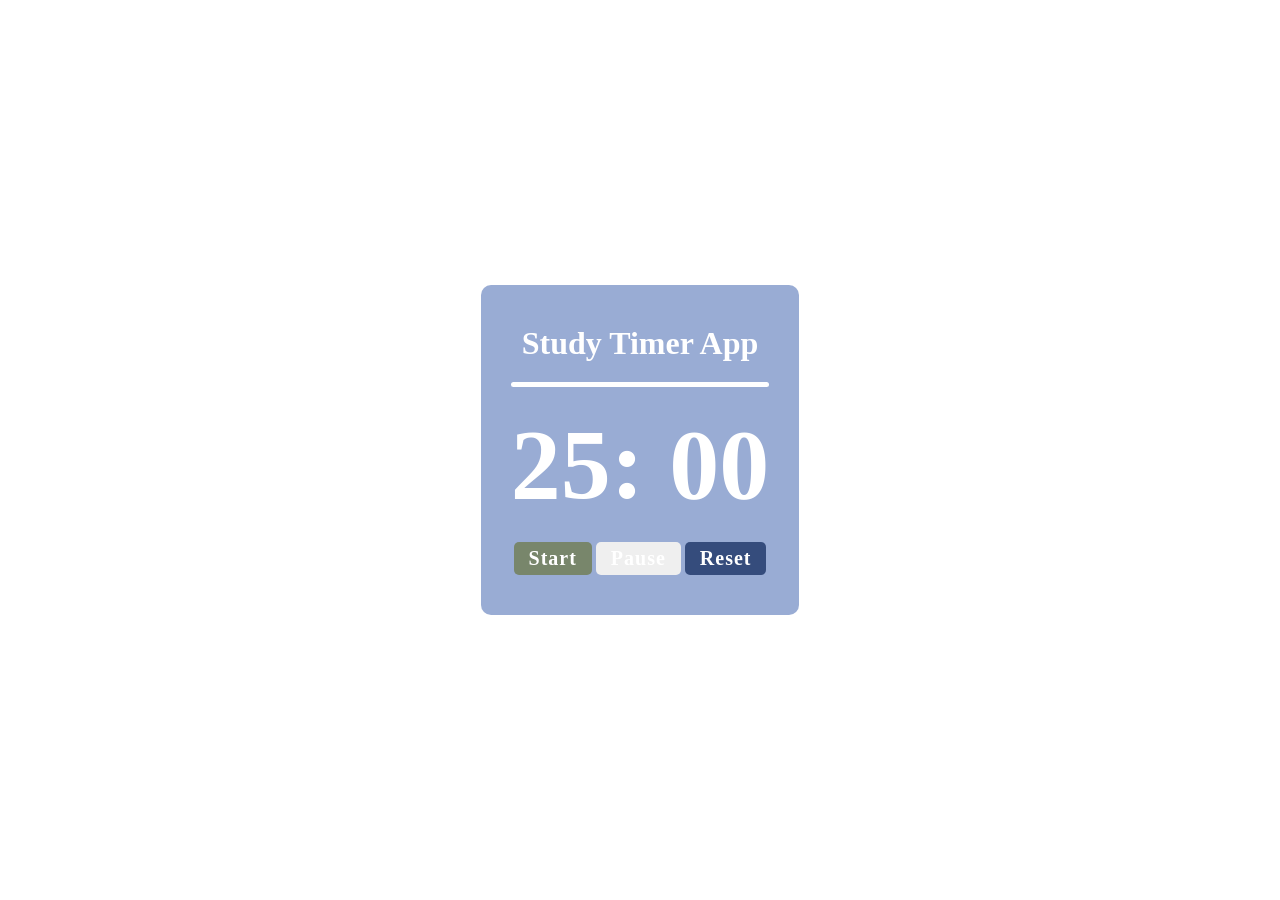
==== index.html @ 8108a473 "1" ====
<!DOCTYPE html>
<html lang="en">
<head>
    <meta charset="UTF-8">
    <meta name="viewport" content="width=device-width, initial-scale=1.0">
    <title>Study Timer App</title>
    <link rel = "stylesheet" href = "style.css">
</head>
<body>
    <div class = "container">
        <h1>Study Timer App</h1>
        <hr>

        <p class = "timer" id="timer"> 25: 00</p>

        <div class = "buttons">
            <button id="start">Start</button>
            <button id="pause">Pause</button>
            <button id="reset">Reset</button>
        </div>
    </div>
    <script src = "app.js"></script>
</html>
</html>
---- style.css ----
*{
    margin: 0;
    padding: 0;
    box-sizing: border-box;
    font-family: 'MedievalGothic';
body{
    min-height: 100vh;
    background-image: url("https://i.pinimg.com/1200x/04/eb/39/04eb39a4171965292d1c2ab670b67830.jpg");
    background-size: cover;
    display: flex;
    align-items: center;
    justify-content: center;
}
.container{
    display:flex;
    flex-direction: column;
    align-items: center;
    justify-content: center;
    gap: 20px;
    color: rgb(255, 255, 255);
    background-color: rgba(53, 90, 170, 0.5);
    border-radius: 10px;
    padding: 40px 30px;

}
.title{
    font-size: 30px;
}
hr{
    width: 100%;
    background-color: rgb(255, 255, 255);
    height: 5px;
    border-radius: 10px;
    border:none;
}
.timer{
    font-size: 100px;
    font-weight: 700;
}
.button-wrapper{
    display: flex;
    gap: 10px;
}
button{
    font-size:20px;
    font-weight: 800;
    letter-spacing: 1px;
    padding: 5px 15px;
    border-radius: 5px;
    border: none;
    color: rgb(255, 255, 255);
    cursor: pointer;
    transition: 0.2s ease-in-out;
}
button:hover{
    transform: translateY(-10px);
}
#start{
    background-color: #78866b;
}
#stop{
    background-color: #c97f7f;
}
#reset{
    background-color: #354c7c;
}
}
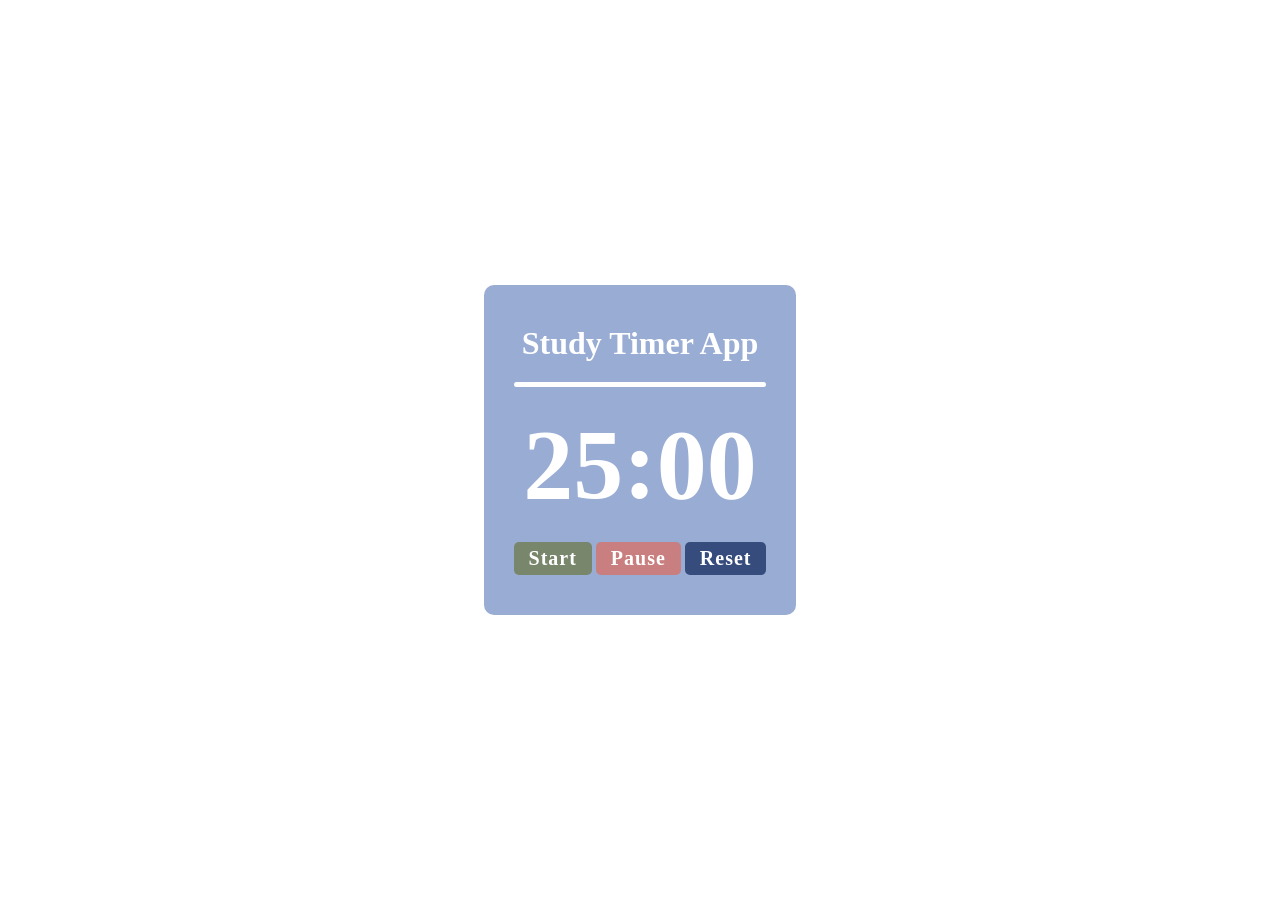
==== commit 3acc11f7: "fixes" ====
--- a/index.html
+++ b/index.html
@@ -4,21 +4,22 @@
     <meta charset="UTF-8">
     <meta name="viewport" content="width=device-width, initial-scale=1.0">
     <title>Study Timer App</title>
-    <link rel = "stylesheet" href = "style.css">
+    <link rel="stylesheet" href="style.css">
 </head>
 <body>
-    <div class = "container">
+    <div class="container">
         <h1>Study Timer App</h1>
         <hr>
 
-        <p class = "timer" id="timer"> 25: 00</p>
+        <p class="timer" id="timer">25:00</p>
 
-        <div class = "buttons">
+        <div class="buttons">
             <button id="start">Start</button>
-            <button id="pause">Pause</button>
+            <button id="stop">Pause</button>
             <button id="reset">Reset</button>
         </div>
     </div>
-    <script src = "app.js"></script>
-</html>
+
+    <script src="app.js"></script>
+</body>
 </html>
--- a/style.css
+++ b/style.css
@@ -3,6 +3,7 @@
     padding: 0;
     box-sizing: border-box;
     font-family: 'MedievalGothic';
+}
 body{
     min-height: 100vh;
     background-image: url("https://i.pinimg.com/1200x/04/eb/39/04eb39a4171965292d1c2ab670b67830.jpg");
@@ -64,4 +65,3 @@
 #reset{
     background-color: #354c7c;
 }
-}
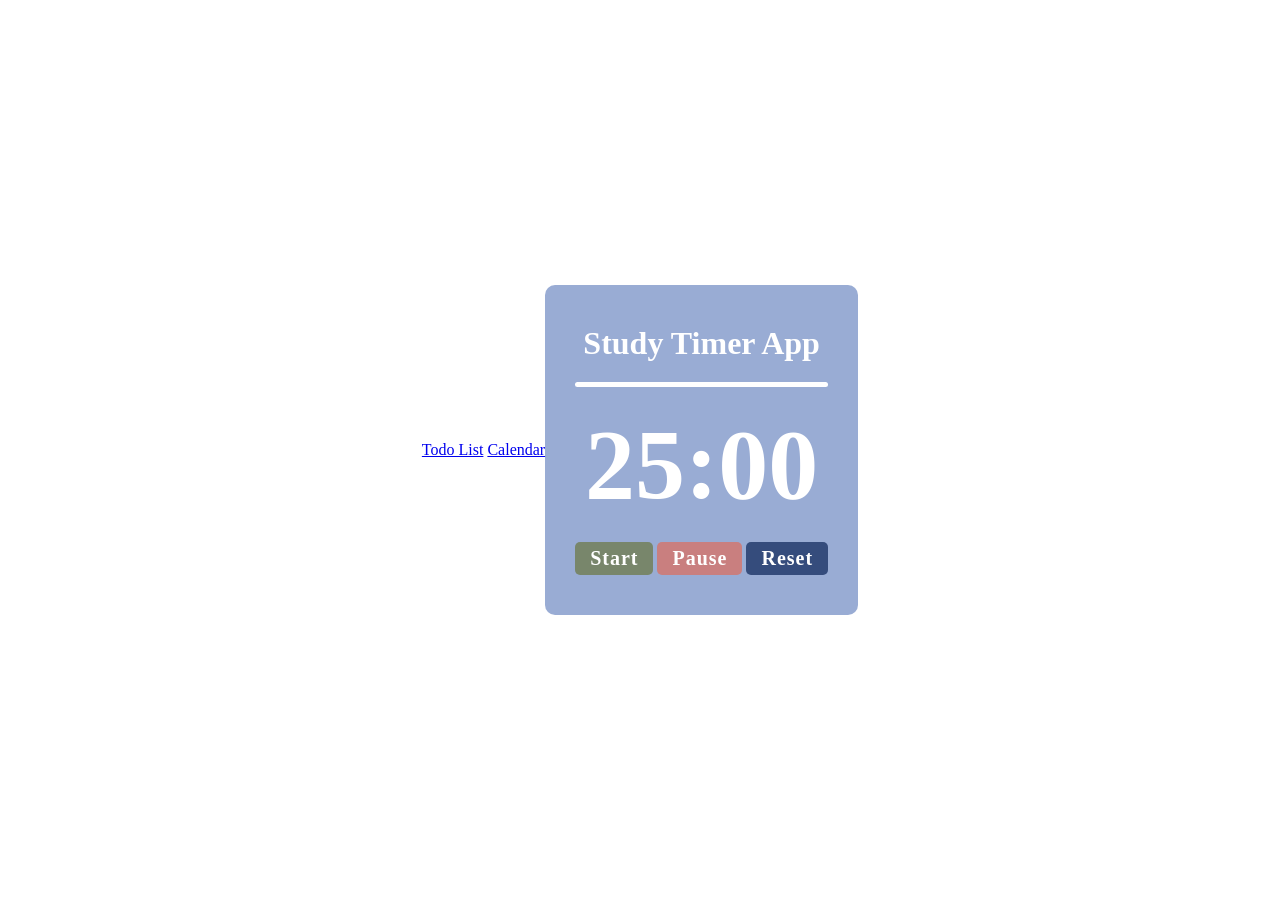
==== commit 103c756c: "Add timer functionality and navigation links" ====
--- a/index.html
+++ b/index.html
@@ -4,9 +4,13 @@
     <meta charset="UTF-8">
     <meta name="viewport" content="width=device-width, initial-scale=1.0">
     <title>Study Timer App</title>
-    <link rel="stylesheet" href="style.css">
+    <link rel="stylesheet" href="timerStyle.css">
 </head>
 <body>
+    <nav>
+        <a href="#" id="todo-link">Todo List</a>
+        <a href="#" id="calendar-link">Calendar</a>
+    </nav>
     <div class="container">
         <h1>Study Timer App</h1>
         <hr>
@@ -21,5 +25,58 @@
     </div>
 
     <script src="app.js"></script>
+    <script>
+        const start = document.getElementById("start");
+        const stop = document.getElementById("stop");
+        const reset = document.getElementById("reset");
+        const timer = document.getElementById("timer");
+
+        let timeLeft = 1500;
+        let timerInterval;
+
+        const updateTimer = () => {
+            const minutes = Math.floor(timeLeft / 60);
+            const seconds = timeLeft % 60;
+
+            timer.innerHTML = `${minutes.toString().padStart(2, "0")}:${seconds
+                .toString()
+                .padStart(2, "0")}`;
+        };
+
+        const startTimer = () => {
+            if (timerInterval) return; // prevents multiple intervals
+
+            timerInterval = setInterval(() => {
+                timeLeft--;
+                updateTimer();
+
+                if (timeLeft <= 0) {
+                    clearInterval(timerInterval);
+                    timerInterval = null;
+                    alert("Time's up!");
+                    timeLeft = 1500;
+                    updateTimer();
+                }
+            }, 1000);
+        };
+
+        const stopTimer = () => {
+            clearInterval(timerInterval);
+            timerInterval = null;
+        };
+
+        const resetTimer = () => {
+            clearInterval(timerInterval);
+            timerInterval = null;
+            timeLeft = 1500;
+            updateTimer();
+        };
+
+        start.addEventListener("click", startTimer);
+        stop.addEventListener("click", stopTimer);
+        reset.addEventListener("click", resetTimer);
+
+        updateTimer();
+    </script>
 </body>
-</html>+</html>
--- a/timerStyle.css
+++ b/timerStyle.css
@@ -0,0 +1,67 @@
+*{
+    margin: 0;
+    padding: 0;
+    box-sizing: border-box;
+    font-family: 'MedievalGothic';
+}
+body{
+    min-height: 100vh;
+    background-image: url("https://i.pinimg.com/1200x/04/eb/39/04eb39a4171965292d1c2ab670b67830.jpg");
+    background-size: cover;
+    display: flex;
+    align-items: center;
+    justify-content: center;
+}
+.container{
+    display:flex;
+    flex-direction: column;
+    align-items: center;
+    justify-content: center;
+    gap: 20px;
+    color: rgb(255, 255, 255);
+    background-color: rgba(53, 90, 170, 0.5);
+    border-radius: 10px;
+    padding: 40px 30px;
+
+}
+.title{
+    font-size: 30px;
+}
+hr{
+    width: 100%;
+    background-color: rgb(255, 255, 255);
+    height: 5px;
+    border-radius: 10px;
+    border:none;
+}
+.timer{
+    font-size: 100px;
+    font-weight: 700;
+}
+.button-wrapper{
+    display: flex;
+    gap: 10px;
+}
+button{
+    font-size:20px;
+    font-weight: 800;
+    letter-spacing: 1px;
+    padding: 5px 15px;
+    border-radius: 5px;
+    border: none;
+    color: rgb(255, 255, 255);
+    cursor: pointer;
+    transition: 0.2s ease-in-out;
+}
+button:hover{
+    transform: translateY(-10px);
+}
+#start{
+    background-color: #78866b;
+}
+#stop{
+    background-color: #c97f7f;
+}
+#reset{
+    background-color: #354c7c;
+}
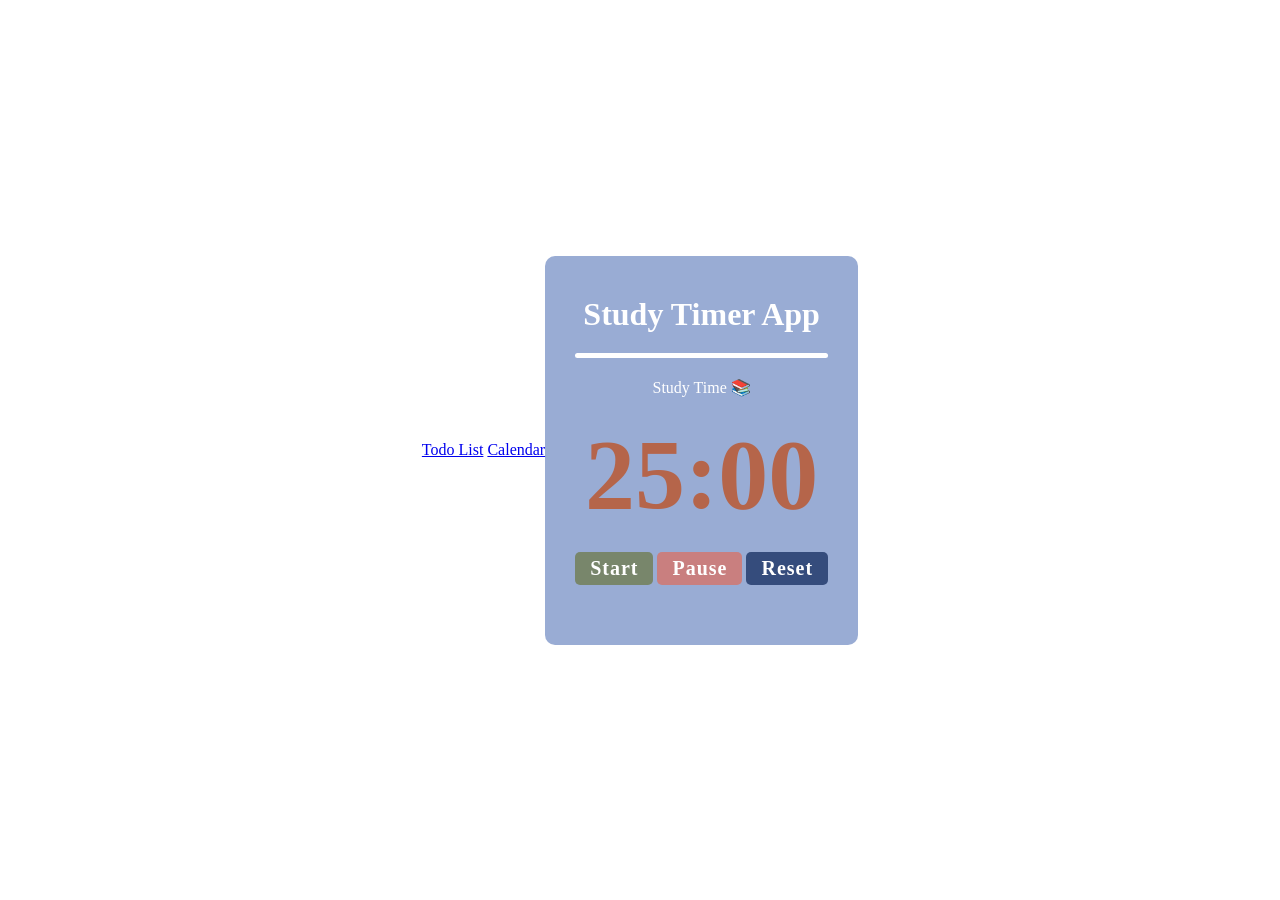
==== commit b4a3d551: "Refactor timer logic and add progress bar" ====
--- a/index.html
+++ b/index.html
@@ -12,8 +12,10 @@
         <a href="#" id="calendar-link">Calendar</a>
     </nav>
     <div class="container">
+        <audio id="bell" src="bell.mp3"></audio>
         <h1>Study Timer App</h1>
         <hr>
+        <p id="mode">Study Time 📚</p>
 
         <p class="timer" id="timer">25:00</p>
 
@@ -22,61 +24,99 @@
             <button id="stop">Pause</button>
             <button id="reset">Reset</button>
         </div>
+        <div class="progress-container">
+        <div id="progress-bar"></div>
+</div>
     </div>
 
     <script src="app.js"></script>
-    <script>
-        const start = document.getElementById("start");
-        const stop = document.getElementById("stop");
-        const reset = document.getElementById("reset");
-        const timer = document.getElementById("timer");
+<script>
+const mode = document.getElementById("mode");
+const start = document.getElementById("start");
+const stop = document.getElementById("stop");
+const reset = document.getElementById("reset");
+const timer = document.getElementById("timer");
+const progressBar = document.getElementById("progress-bar");
+const bell = document.getElementById("bell");
 
-        let timeLeft = 1500;
-        let timerInterval;
+const WORK_TIME = 25 * 60;
+const BREAK_TIME = 5 * 60;
 
-        const updateTimer = () => {
-            const minutes = Math.floor(timeLeft / 60);
-            const seconds = timeLeft % 60;
+let timeLeft = WORK_TIME;
+let timerInterval = null;
+let isBreak = false;
 
-            timer.innerHTML = `${minutes.toString().padStart(2, "0")}:${seconds
-                .toString()
-                .padStart(2, "0")}`;
-        };
+function updateTimer() {
+    const minutes = Math.floor(timeLeft / 60);
+    const seconds = timeLeft % 60;
 
-        const startTimer = () => {
-            if (timerInterval) return; // prevents multiple intervals
+    timer.textContent =
+        `${minutes.toString().padStart(2, "0")}:${seconds
+            .toString()
+            .padStart(2, "0")}`;
 
-            timerInterval = setInterval(() => {
-                timeLeft--;
-                updateTimer();
+if (isBreak) {
+    timer.style.color = "#9CAF88"; // sage — matches --sage in your CSS
+} else {
+    timer.style.color = "#B5654A"; // clay — matches --clay in your CSS
+}
+    mode.textContent = isBreak ? "Break Time ☕" : "Study Time 📚";
+    const totalTime = isBreak ? BREAK_TIME : WORK_TIME;
+    const percent = (timeLeft / totalTime) * 100;
 
-                if (timeLeft <= 0) {
-                    clearInterval(timerInterval);
-                    timerInterval = null;
-                    alert("Time's up!");
-                    timeLeft = 1500;
-                    updateTimer();
-                }
-            }, 1000);
-        };
+    progressBar.style.width = percent + "%";
+}
 
-        const stopTimer = () => {
-            clearInterval(timerInterval);
-            timerInterval = null;
-        };
+function switchMode() {
+    if (isBreak) {
+        alert("Break is over! Lock in time!.");
+        bell.play();
+        isBreak = false;
+        timeLeft = WORK_TIME;
 
-        const resetTimer = () => {
-            clearInterval(timerInterval);
-            timerInterval = null;
-            timeLeft = 1500;
-            updateTimer();
-        };
+    } else {
+        alert("Study session complete! Time for a break.");
+        bell.play();
+        isBreak = true;
+        timeLeft = BREAK_TIME;
+    }
 
-        start.addEventListener("click", startTimer);
-        stop.addEventListener("click", stopTimer);
-        reset.addEventListener("click", resetTimer);
+    updateTimer();
+}
 
+function startTimer() {
+    if (timerInterval) return;
+
+    timerInterval = setInterval(() => {
+        timeLeft--;
         updateTimer();
-    </script>
+
+        if (timeLeft <= 0) {
+            switchMode();
+        }
+    }, 1000);
+}
+
+function stopTimer() {
+    clearInterval(timerInterval);
+    timerInterval = null;
+}
+
+function resetTimer() {
+    clearInterval(timerInterval);
+    timerInterval = null;
+
+    isBreak = false;
+    timeLeft = WORK_TIME;
+
+    updateTimer();
+}
+
+start.addEventListener("click", startTimer);
+stop.addEventListener("click", stopTimer);
+reset.addEventListener("click", resetTimer);
+
+updateTimer();
+</script>
 </body>
 </html>
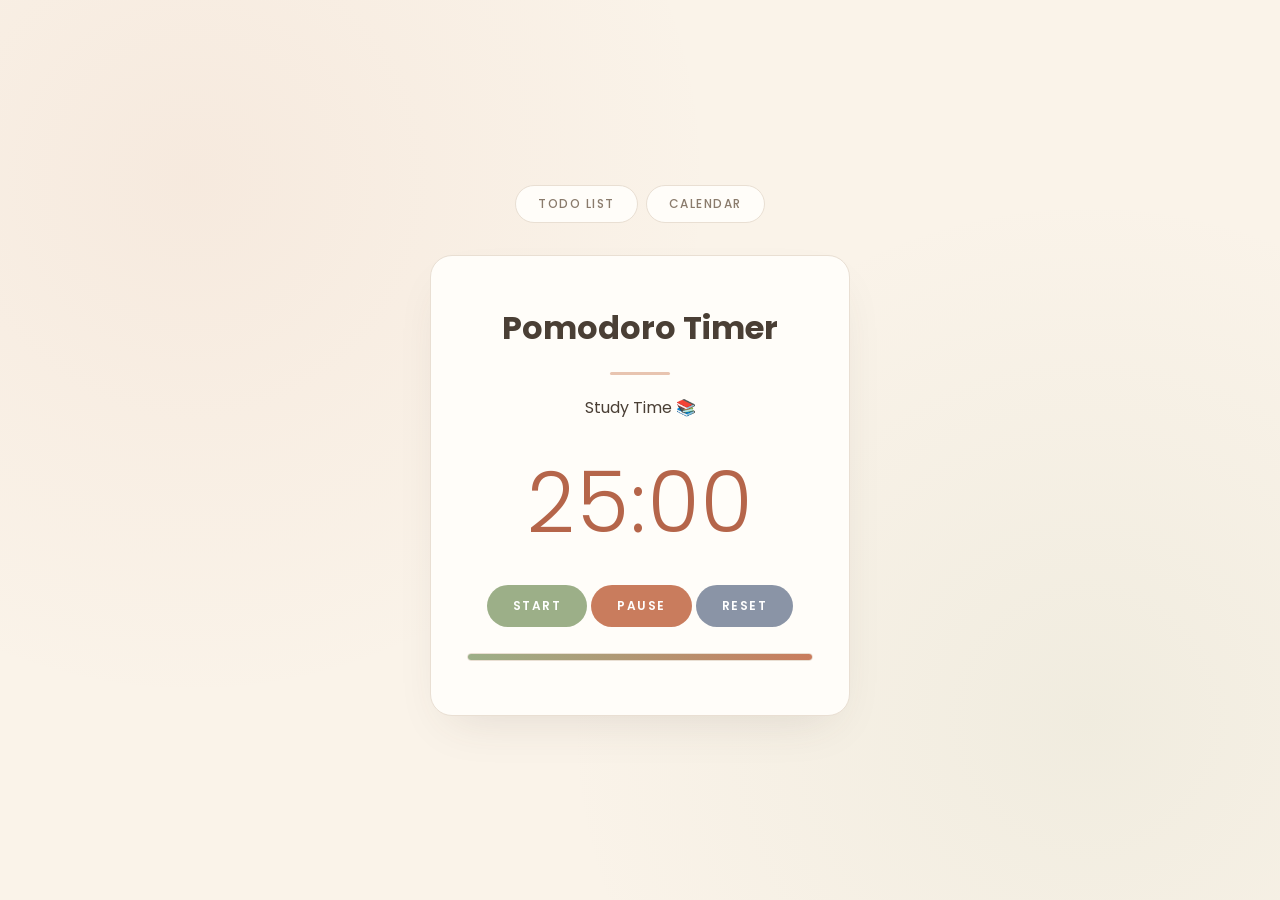
==== commit 1348da18: "Change title from 'Study Timer App' to 'Pomodoro Timer'" ====
--- a/index.html
+++ b/index.html
@@ -13,7 +13,7 @@
     </nav>
     <div class="container">
         <audio id="bell" src="bell.mp3"></audio>
-        <h1>Study Timer App</h1>
+        <h1>Pomodoro Timer</h1>
         <hr>
         <p id="mode">Study Time 📚</p>
 
--- a/timerStyle.css
+++ b/timerStyle.css
@@ -1,67 +1,175 @@
+@import url('https://fonts.googleapis.com/css2?family=DM+Serif+Display&family=Poppins:wght@300;400;500;600;700&display=swap');
+
+:root{
+    --cream: #FAF3E9;
+    --paper: #FFFDF9;
+    --terracotta: #C97C5D;
+    --terracotta-soft: #E8C4B0;
+    --sage: #9CAF88;
+    --sage-soft: #D9E4CC;
+    --clay: #B5654A;
+    --dusk: #8A94A6;
+    --ink: #4A3F35;
+    --ink-soft: #8A7B6C;
+    --line: #E9DFD3;
+}
+
 *{
     margin: 0;
     padding: 0;
     box-sizing: border-box;
-    font-family: 'MedievalGothic';
+    font-family: 'Poppins', sans-serif;
 }
+
 body{
-    min-height: 100vh;
-    background-image: url("https://i.pinimg.com/1200x/04/eb/39/04eb39a4171965292d1c2ab670b67830.jpg");
-    background-size: cover;
+    background: var(--cream);
+    background-image:
+        radial-gradient(circle at 15% 20%, rgba(201, 124, 93, 0.08), transparent 40%),
+        radial-gradient(circle at 85% 80%, rgba(156, 175, 136, 0.10), transparent 40%);
     display: flex;
     align-items: center;
     justify-content: center;
+    min-height: 100vh;
+    padding: 20px;
+    flex-direction: column;
+    color: var(--ink);
 }
+
+/* ---------- Nav ---------- */
+nav {
+  display: flex;
+  justify-content: center;
+  gap: 8px;
+  margin-bottom: 32px;
+}
+
+nav a {
+  color: var(--ink-soft);
+  background-color: var(--paper);
+  border: 1px solid var(--line);
+  padding: 9px 22px;
+  text-decoration: none;
+  letter-spacing: 1.5px;
+  text-transform: uppercase;
+  font-size: 12px;
+  font-weight: 500;
+  display: inline-block;
+  transition: 0.25s ease;
+  border-radius: 30px;
+}
+
+nav a:hover {
+  background-color: var(--terracotta);
+  border-color: var(--terracotta);
+  color: #fff;
+  transform: translateY(-2px);
+}
+
+/* ---------- Card ---------- */
 .container{
-    display:flex;
+    display: flex;
     flex-direction: column;
     align-items: center;
     justify-content: center;
     gap: 20px;
-    color: rgb(255, 255, 255);
-    background-color: rgba(53, 90, 170, 0.5);
+    width: 100%;
+    max-width: 420px;
+    color: var(--ink);
+    background-color: var(--paper);
+    border: 1px solid var(--line);
+    border-radius: 22px;
+    box-shadow: 0 20px 50px -20px rgba(74, 63, 53, 0.15);
+    padding: 48px 36px;
+    transition: transform 0.35s ease, box-shadow 0.35s ease;
+}
+
+.container:hover{
+    transform: translateY(-3px);
+    box-shadow: 0 25px 55px -20px rgba(74, 63, 53, 0.2);
+}
+
+.title{
+    font-family: 'DM Serif Display', serif;
+    font-weight: 400;
+    font-size: 28px;
+    letter-spacing: 0.3px;
+    color: var(--ink);
+}
+
+hr{
+    width: 60px;
+    background-color: var(--terracotta-soft);
+    height: 3px;
     border-radius: 10px;
-    padding: 40px 30px;
+    border: none;
+}
 
+.timer{
+    font-family: 'Poppins', sans-serif;
+    font-size: 84px;
+    font-weight: 300;
+    letter-spacing: 2px;
+    color: var(--clay);
 }
-.title{
-    font-size: 30px;
-}
-hr{
-    width: 100%;
-    background-color: rgb(255, 255, 255);
-    height: 5px;
-    border-radius: 10px;
-    border:none;
-}
-.timer{
-    font-size: 100px;
-    font-weight: 700;
-}
+
 .button-wrapper{
     display: flex;
     gap: 10px;
+    margin-top: 6px;
 }
+
 button{
-    font-size:20px;
-    font-weight: 800;
-    letter-spacing: 1px;
-    padding: 5px 15px;
-    border-radius: 5px;
+    font-family: 'Poppins', sans-serif;
+    font-size: 12px;
+    font-weight: 600;
+    letter-spacing: 1.5px;
+    text-transform: uppercase;
+    padding: 12px 26px;
+    border-radius: 30px;
     border: none;
-    color: rgb(255, 255, 255);
+    color: #fff;
     cursor: pointer;
-    transition: 0.2s ease-in-out;
+    transition: 0.25s ease;
 }
+
 button:hover{
-    transform: translateY(-10px);
+    transform: translateY(-2px);
 }
+
 #start{
-    background-color: #78866b;
+    background-color: var(--sage);
 }
+#start:hover{
+    box-shadow: 0 8px 20px -8px rgba(156, 175, 136, 0.6);
+}
+
 #stop{
-    background-color: #c97f7f;
+    background-color: var(--terracotta);
 }
+#stop:hover{
+    box-shadow: 0 8px 20px -8px rgba(201, 124, 93, 0.6);
+}
+
 #reset{
-    background-color: #354c7c;
+    background-color: var(--dusk);
 }
+#reset:hover{
+    box-shadow: 0 8px 20px -8px rgba(138, 148, 166, 0.6);
+}
+
+.progress-container{
+    width: 100%;
+    height: 8px;
+    background: var(--cream);
+    border: 1px solid var(--line);
+    border-radius: 10px;
+    overflow: hidden;
+    margin: 6px 0;
+}
+
+#progress-bar{
+    height: 100%;
+    width: 100%;
+    background: linear-gradient(90deg, var(--sage), var(--terracotta));
+    transition: width 0.5s linear;
+}
